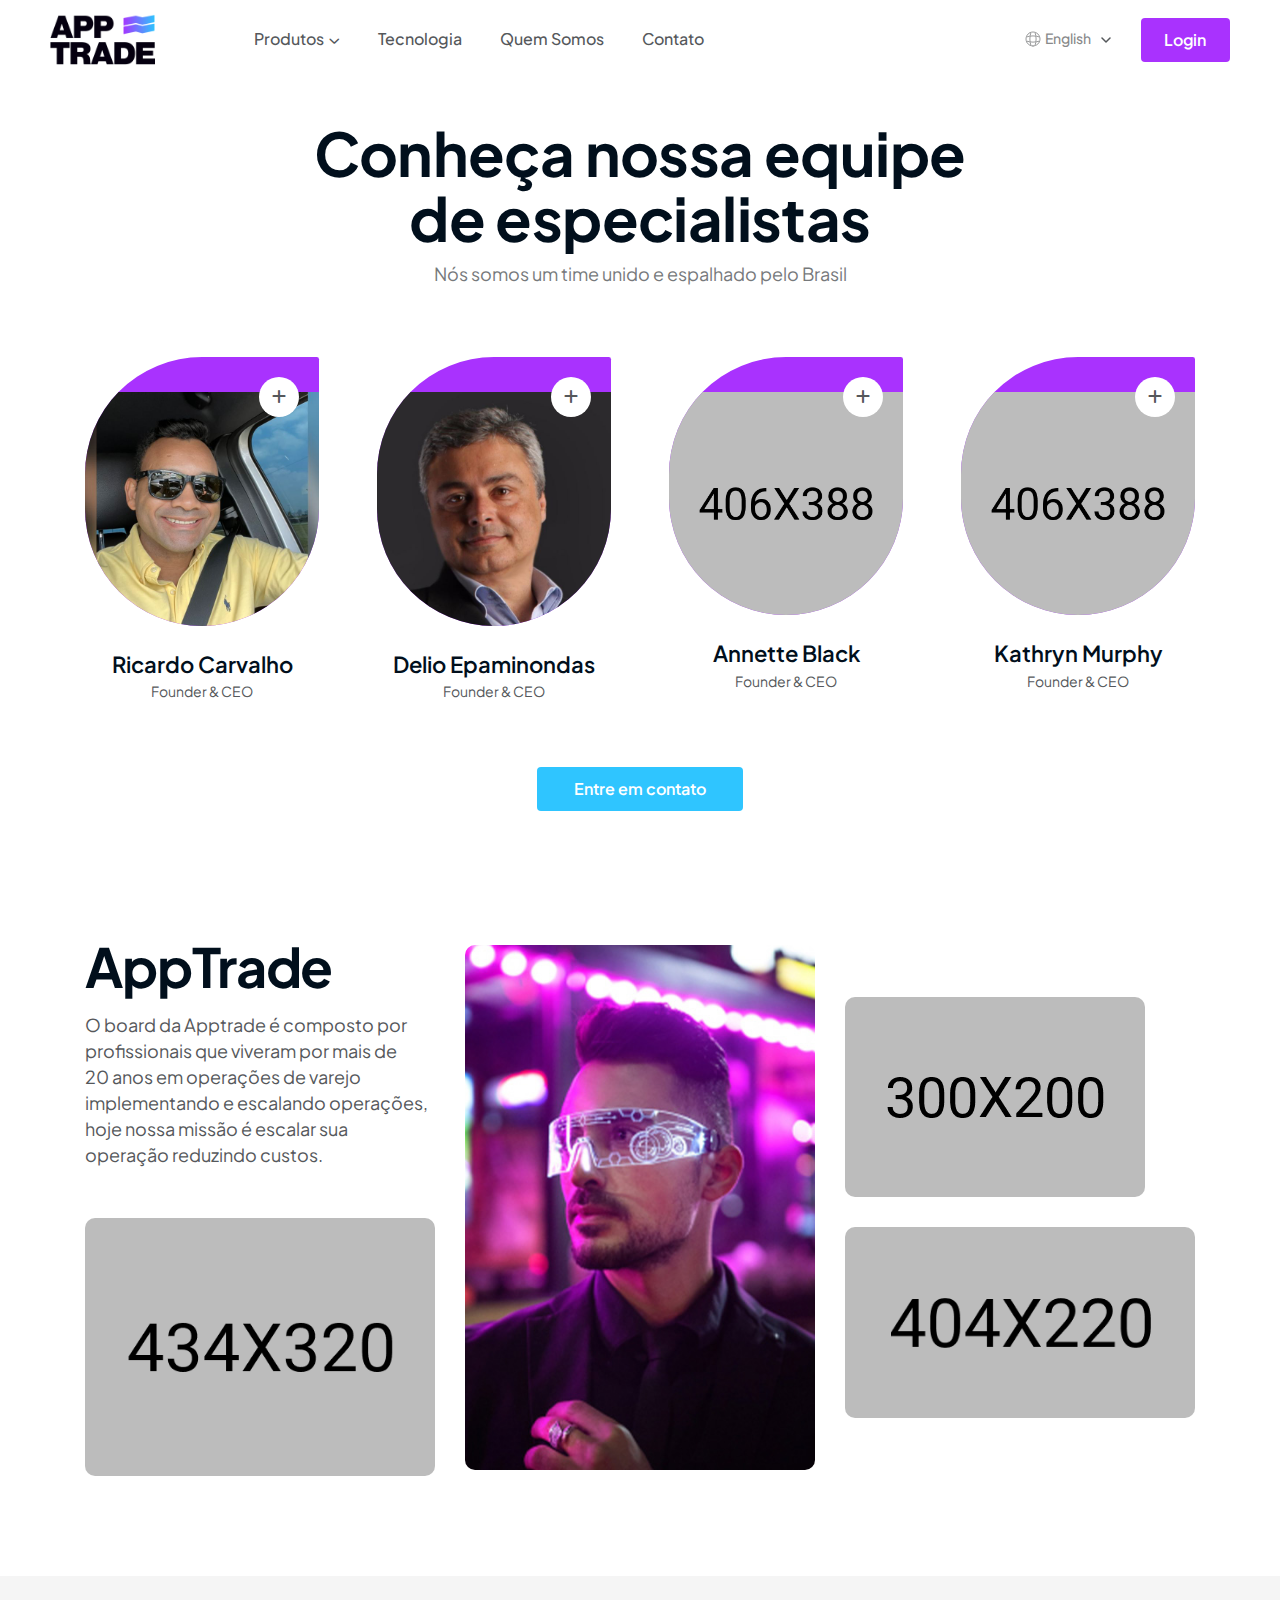
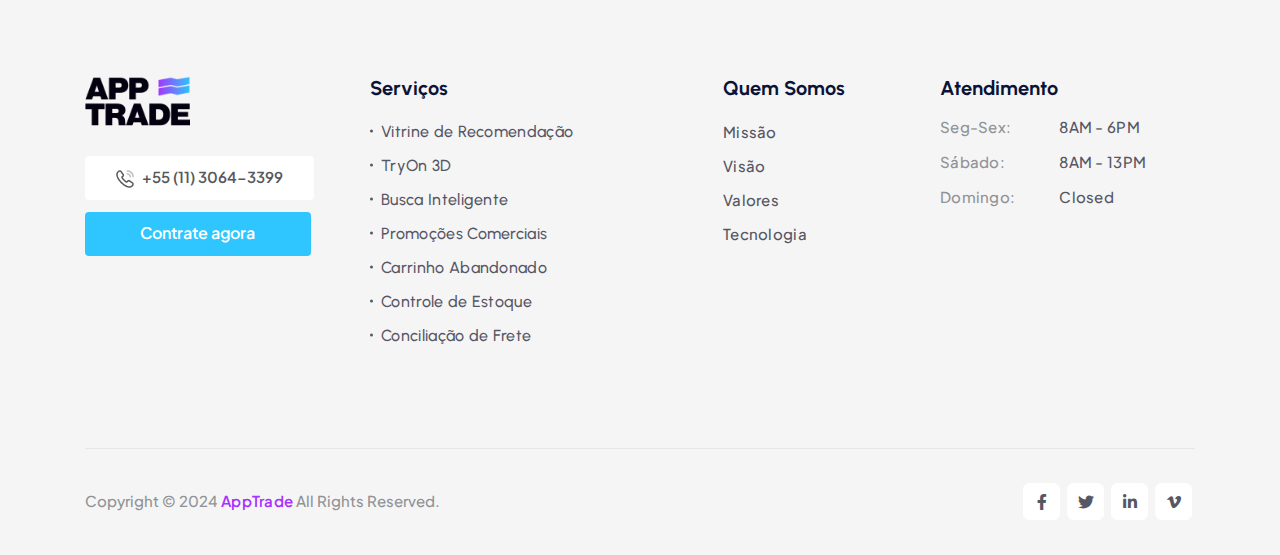
==== about.html @ b4bb248f "primeiro" ====
<!doctype html>
<html class="no-js" lang="zxx">

<head>
   <meta charset="utf-8">
   <meta http-equiv="x-ua-compatible" content="ie=edge">
   <title>Quem Somos - AppTrade</title>
   <meta name="description" content="">
   <meta name="viewport" content="width=device-width, initial-scale=1">

   <!-- Place favicon.ico in the root directory -->
   <link rel="shortcut icon" type="image/x-icon" href="assets/img/logo-favicon.png">

   <!-- CSS here -->
   <link rel="stylesheet" href="assets/css/bootstrap.css">
   <link rel="stylesheet" href="assets/css/animate.css">
   <link rel="stylesheet" href="assets/css/swiper-bundle.css">
   <link rel="stylesheet" href="assets/css/slick.css">
   <link rel="stylesheet" href="assets/css/nouislider.css">
   <link rel="stylesheet" href="assets/css/magnific-popup.css">
   <link rel="stylesheet" href="assets/css/font-awesome-pro.css">
   <link rel="stylesheet" href="assets/css/spacing.css">
   <link rel="stylesheet" href="assets/css/main.css">
</head>

<body>
   <!--[if lte IE 9]>
      <p class="browserupgrade">You are using an <strong>outdated</strong> browser. Please <a href="https://browsehappy.com/">upgrade your browser</a> to improve your experience and security.</p>
      <![endif]-->


   <!-- pre loader area start -->
   <div id="loading">
      <div id="loading-center">
         <div id="loading-center-absolute">
            <!-- loading content here -->
            <div class="tp-preloader-content">
               <div class="tp-preloader-logo">
                  <div class="tp-preloader-circle">
                     <svg width="190" height="190" viewBox="0 0 380 380" fill="none" xmlns="http://www.w3.org/2000/svg">
                        <circle stroke="#D9D9D9" cx="190" cy="190" r="180" stroke-width="6" stroke-linecap="round"></circle> 
                        <circle stroke="red" cx="190" cy="190" r="180" stroke-width="6" stroke-linecap="round"></circle> 
                     </svg>
                  </div>
                  <img src="assets/img/logo-1.png" alt="">
               </div>
               <p class="tp-preloader-subtitle">Carregando</p>
            </div>
         </div>
      </div>  
   </div>
   <!-- pre loader area end -->

   <!-- back to top start -->
   <div class="back-to-top-wrapper">
      <button id="back_to_top" type="button" class="back-to-top-btn">
         <svg width="12" height="7" viewBox="0 0 12 7" fill="none" xmlns="http://www.w3.org/2000/svg">
            <path d="M11 6L6 1L1 6" stroke="currentColor" stroke-width="1.5" stroke-linecap="round"
               stroke-linejoin="round" />
         </svg>
      </button>
   </div>
   <!-- back to top end -->

    <!-- header-area-start -->
    <header>
      <div id="header-sticky" class="tptransparent__header header-five pl-185 pr-185">
         <div class="container-fluid">
            <div class="tp-mega-menu-wrapper">
               <div class="row align-items-center">
                  <div class="col-xl-2 col-lg-6 col-sm-4 col-6">
                     <div class="tplogo__area">
                        <a href="index.html">
                           <img src="assets/img/logo-1.png" alt="">
                        </a>
                     </div>
                  </div>
                  <div class="col-xl-7 col-lg-5  d-none d-xl-block">
                     <div class="tpmenu__area tpmenu-5 main-mega-menu">
                        <nav class="tp-main-menu-content">
                           <ul>
                              
                              
                              <li class="header-services has-dropdown has-mega-menu">
                                 <a href="#">Produtos</a>
                                 <div class="tp-mega-menu tp-submenu submenu">
                                    <div class="row">
                                       <div class="col-xl-6">
                                          <div class="tp-menu-banner">
                                             <h5 class="tp-menu-banner-title">Nossos produtos</h5>
                                             <ul>
                                                <li>
                                                   <a href="keyword-search.html">
                                                      <span> <img src="assets/img/menu/icones_busca_m_vitrine.png" alt=""> </span>
                                                      Vitrine de Recomendação
                                                   </a>
                                                </li>
                                                <li>
                                                   <a href="seo-audit.html">
                                                      <span> <img src="assets/img/menu/icones_busca_m_busca.png" alt=""> </span>
                                                      Busca Inteligente
                                                   </a>
                                                </li>
                                                <li>
                                                   <a href="building-social-services.html">
                                                      <span> <img src="assets/img/menu/icones_busca_m_trion.png" alt=""> </span>
                                                      TryOn 3D
                                                   </a>
                                                </li>
                                                <li>
                                                   <a href="social-media-markiting.html">
                                                      <span> <img src="assets/img/menu/icones_busca_m_carrinho.png" alt=""> </span>
                                                      Carrinho Abandonado
                                                   </a>
                                                </li>
                                                <li>
                                                   <a href="marketing-analysis.html">
                                                      <span> <img src="assets/img/menu/icones_busca_m_controle.png" alt=""> </span>
                                                      Controle de Estoque
                                                   </a>
                                                </li>
                                                <li>
                                                   <a href="marketing-analysis.html">
                                                      <span> <img src="assets/img/menu/icones_busca_m_conciliacao.png" alt=""> </span>
                                                      Conciliação de Frete
                                                   </a>
                                                </li>
                                                <li>
                                                   <a href="marketing-analysis.html">
                                                      <span> <img src="assets/img/menu/icones_busca_m_promocoes.png" alt=""> </span>
                                                      Promoções Comerciais
                                                   </a>
                                                </li>
                                             </ul>
                                          </div>
                                       </div>
                                       <div class="col-xl-6">
                                          <div class="tp-menu-banner-wrap">
                                             <div class="tp-menu-banner-content">
                                                <span>Nossas vantagens</span>
                                                <h5 class="tp-menu-banner-title-2">Entenda porque o ecossistema<br> de soluções da APPTRADE
                                                   é a <br>melhor opção para os seu negócio</h5>
                                                <div class="tp-menu-banner-btn">
                                                   <a href="contact.html">
                                                      Entrar em contato 
                                                      <!--
                                                      <span>
                                                         <svg width="9" height="10" viewBox="0 0 9 10" fill="none" xmlns="http://www.w3.org/2000/svg">
                                                            <path d="M1 1.5L8 8.5" stroke="currentColor" stroke-width="1.5" stroke-linecap="round" stroke-linejoin="round"/>
                                                            <path d="M8 1.5V8.5H1" stroke="currentColor" stroke-width="1.5" stroke-linecap="round" stroke-linejoin="round"/>
                                                         </svg>
                                                      </span>-->
                                                   </a>
                                                </div>
                                             </div>
                                             <!--
                                             <div class="tp-menu-banner-thumb">
                                                <img src="assets/img/header-icon/header-banner/header-banner-1.png" alt="">
                                             </div>
                                             -->
                                          </div>
                                       </div>
                                    </div>
                                 </div> 
                              </li>


                              <li><a href="tecnologia.html">Tecnologia</a></li>


                              <li><a href="about.html">Quem Somos</a></li>

                              
                              <li>
                                 <a href="contact.html">Contato</a>
                              </li>
                           </ul>
                        </nav>
                     </div>
                  </div>
                  <div class="col-xl-3 col-lg-6 col-sm-8 col-6">
                     <div class="tpheader__right  d-flex align-items-center justify-content-end">
                        <div class="header-bottom__lang d-none d-lg-block d-flex align-items-center justify-content-end">
                           <ul>
                              <li>
                                 <a id="header-bottom__lang-toggle" href="javascript:void(0)">
                                    <span>
                                       <svg class="child-1" width="16" height="16" viewBox="0 0 16 16" fill="none"
                                          xmlns="http://www.w3.org/2000/svg">
                                          <path
                                             d="M8.00098 15C11.867 15 15.001 11.866 15.001 8C15.001 4.13401 11.867 1 8.00098 1C4.13498 1 1.00098 4.13401 1.00098 8C1.00098 11.866 4.13498 15 8.00098 15Z"
                                             stroke="#9A9B9C" stroke-linecap="round" stroke-linejoin="round" />
                                          <path
                                             d="M5.19973 1.7002H5.89973C4.53473 5.7882 4.53473 10.2122 5.89973 14.3002H5.19973"
                                             stroke="#9A9B9C" stroke-linecap="round" stroke-linejoin="round" />
                                          <path d="M10.1016 1.7002C11.4666 5.7882 11.4666 10.2122 10.1016 14.3002"
                                             stroke="#9A9B9C" stroke-linecap="round" stroke-linejoin="round" />
                                          <path
                                             d="M1.70117 10.8001V10.1001C5.78917 11.4651 10.2132 11.4651 14.3012 10.1001V10.8001"
                                             stroke="#9A9B9C" stroke-linecap="round" stroke-linejoin="round" />
                                          <path d="M1.70117 5.90021C5.78917 4.53521 10.2132 4.53521 14.3012 5.90021"
                                             stroke="#9A9B9C" stroke-linecap="round" stroke-linejoin="round" />
                                       </svg>
                                       English
                                       <svg class="child-2" width="10" height="6" viewBox="0 0 10 6" fill="none"
                                          xmlns="http://www.w3.org/2000/svg">
                                          <path d="M1 1L5 5L9 1" stroke="#55585B" stroke-width="1.5" stroke-linecap="round"
                                             stroke-linejoin="round" />
                                       </svg>
                                    </span>
                                 </a>
                                 <ul class="header-bottom__lang-submenu">
                                    <li>
                                       <a href="#">Portuguese</a>
                                    </li>
                                    <li>
                                       <a href="#">Spanish</a>
                                    </li>
                                    
                                 </ul>
                              </li>
                           </ul>
                        </div>
                        <div class="d-flex align-items-center">
                           <div class="tpheader-btn-5 d-none d-md-block ml-25">
                              <a href="sign-in.html">Login</a>
                           </div>
                           <div class="offcanvas-btn d-xl-none ml-20">
                              <button class="offcanvas-open-btn"><i class="fa-solid fa-bars"></i></button>
                           </div>
                        </div>
                     </div>
                  </div>
               </div>
            </div>
         </div>
      </div>
   </header>
   <!-- header-area-end -->

   <!-- menu-mobile-start -->
   <div class="offcanvas__area">
      <div class="offcanvas__wrapper">
         <div class="offcanvas__close">
            <button class="offcanvas__close-btn offcanvas-close-btn">
               <svg width="12" height="12" viewBox="0 0 12 12" fill="none" xmlns="http://www.w3.org/2000/svg">
                  <path d="M11 1L1 11" stroke="currentColor" stroke-width="1.5" stroke-linecap="round"
                     stroke-linejoin="round" />
                  <path d="M1 1L11 11" stroke="currentColor" stroke-width="1.5" stroke-linecap="round"
                     stroke-linejoin="round" />
               </svg>
            </button>
         </div>
         <div class="offcanvas__content">
            <div class="offcanvas__top mb-50 d-flex justify-content-between align-items-center">
               <div class="offcanvas__logo logo">
                  <a href="home-5.html">
                     <img src="assets/img/logo-1.png" alt="logo" width="120px">
                  </a>
               </div>
            </div>
            <div class="tp-main-menu-mobile mb-35"></div>
            <div class="offcanvas__btn">
               <a href="contact.html" class="tp-btn w-100">Login</a>
            </div>
            <div class="offcanvas__contact mb-40">
               <p class="offcanvas__contact-call"><a href="tel:+55 (11) 3064-3399">+55 (11) 3064-3399</a></p>
               <p class="offcanvas__contact-mail"><a href="mailto: comercial@apptrade.com.br">comercial@apptrade.com.br</a></p>
            </div>
            <div class="offcanvas__social">
               <a href="#"><i class="fab fa-facebook-f"></i></a>
               <a href="#"><i class="fab fa-twitter"></i></a>
               <a href="#"><i class="fab fa-youtube"></i></a>
               <a href="#"><i class="fab fa-linkedin"></i></a>
               <a href="#"><i class="fab fa-instagram"></i></a>
            </div>
         </div>
      </div>
   </div>
   <div class="body-overlay"></div>
   <!-- menu-mobile-end -->

   
   
   <main>


      <!-- brand-area-start -->
      <section class="brand-area pb-120">
         
      </section>
      <!-- brand-area-end -->

      <!-- process-area-start 
      <section class="process__area">
         <div class="container">
            <div class="row">
               <div class="col-lg-12">
                  <div class="tpsection__wrapper text-center mb-70">
                     <div class="tpbanner__sub-title mb-15">
                        <span>Quem Somos</span>
                        <i>
                           <svg width="124" height="38" viewBox="0 0 124 38" fill="none"
                              xmlns="http://www.w3.org/2000/svg" xmlns:xlink="http://www.w3.org/1999/xlink">
                              <rect width="124" height="38" fill="url(#pattern0)" fill-opacity="0.08" />
                              <defs>
                                 <pattern id="pattern0" patternContentUnits="objectBoundingBox" width="1" height="1">
                                    <use xlink:href="#image0_933_1323"
                                       transform="translate(-0.0596774) scale(0.00612903 0.02)" />
                                 </pattern>
                                 <image id="image0_933_1323" width="180" height="50"
                                    xlink:href="[data-uri]" />
                              </defs>
                           </svg>
                        </i>
                     </div>
                     <h2 class="tpsection__title">Especialistas em E-commerce</h2>
                  </div>
               </div>
            </div>
            <div class="tpprocess__border-bottom p-relative pb-45">
               <div class="tpprocess-shape-four d-none d-md-block">
                 <img src="assets/img/shape/process-rocket.png" alt="">
               </div>
               <div class="row">
                  <div class="col-lg-3 col-md-6">
                     <div class="tpprocess__item p-relative mb-40">
                        <div class="tpprocess__wrapper">
                           <span class="tpprocess__count mb-25">1</span>
                           <h4 class="tpprocess__title">Brainstorming and Creative <br> ideas & Research</h4>
                        </div>
                        <div class="tpprocess-shape-one d-none d-md-block">
                           <svg width="112" height="15" viewBox="0 0 112 15" fill="none"
                              xmlns="http://www.w3.org/2000/svg">
                              <path class="line-dash-path" d="M1 8.56464C18.4695 1.84561 64.9267 -6.52437 111 13.7479"
                                 stroke="#A6A8B0" stroke-dasharray="4 5" />
                           </svg>
                        </div>
                     </div>
                  </div>
                  <div class="col-lg-3 col-md-6">
                     <div class="tpprocess__item p-relative ml-30 mb-40">
                        <div class="tpprocess__wrapper tpprocess__two">
                           <span class="tpprocess__count mb-25">2</span>
                           <h4 class="tpprocess__title">Fully-Automated Keyword <br> Grouping</h4>
                        </div>
                        <div class="tpprocess-shape-two d-none d-lg-block">
                           <svg width="112" height="15" viewBox="0 0 112 15" fill="none"
                              xmlns="http://www.w3.org/2000/svg">
                              <path class="line-dash-path" d="M1 6.43536C18.4695 13.1544 64.9267 21.5244 111 1.25212"
                                 stroke="#A6A8B0" stroke-dasharray="4 5" />
                           </svg>
                        </div>
                     </div>
                  </div>
                  <div class="col-lg-3 col-md-6">
                     <div class="tpprocess__item p-relative ml-55 mb-40">
                        <div class="tpprocess__wrapper tpprocess__three">
                           <span class="tpprocess__count mb-25">3</span>
                           <h4 class="tpprocess__title">Building the strategy to <br> boost Your Sales</h4>
                        </div>
                        <div class="tpprocess-shape-three d-none d-md-block">
                           <svg width="112" height="15" viewBox="0 0 112 15" fill="none" xmlns="http://www.w3.org/2000/svg">
                              <path class="line-dash-path" d="M1 8.56464C18.4695 1.84561 64.9267 -6.52437 111 13.7479" stroke="#A6A8B0" stroke-dasharray="4 5"/>
                           </svg>
                        </div>
                     </div>
                  </div>
                  <div class="col-lg-3 col-md-6">
                     <div class="tpprocess__item d-flex justify-content-end mb-40">
                        <div class="tpprocess__wrapper tpprocess__four">
                           <span class="tpprocess__count mb-25">4</span>
                           <h4 class="tpprocess__title">Helping to achieve more <br> People</h4>
                        </div>
                     </div>
                  </div>
               </div>
            </div>
         </div>
      </section>
       process-area-end -->

      <!-- mission-area-start 
      <div class="mission-area pb-120 pt-100" id="our-misson">
         <div class="container">
            <div class="row">
               <div class="col-lg-6">
                  <div class="mission-content ">
                     <span><img src="assets/img/shape/about-5-shape-1.svg" alt=""></span>
                     <p>e are in business to develop an SEO software that allows anyone to independently optimize and
                        promote a website on the web, regardless of the level of expertise.</p>
                  </div>
               </div>
               <div class="col-lg-6">
                  <div class="mission-shape p-relative d-none d-lg-block">
                     <div class="mission-shape-1">
                        <img src="assets/img/shape/smill.png" alt="triangle">
                     </div>
                  </div>
               </div>
            </div>
            <div class="mission-two">
               <div class="row">
                  <div class="col-lg-4">
                     <div class="mission-shape p-relative  d-none d-lg-block">
                        <div class="mission-shape-2">
                           <img src="assets/img/shape/mission-shape-1.png" alt="">
                        </div>
                        <div class="mission-shape-3">
                           <img src="assets/img/shape/mission-shape-2.png" alt="">
                        </div>
                     </div>
                  </div>
                  <div class="col-lg-8">
                     <div class="mission-content">
                        <span><img src="assets/img/shape/about-5-shape-2.svg" alt=""></span>
                        <p>We aim to constantly improve the user experience, functionality, and support to provide the
                           best possible options for search engine optimization.</p>
                     </div>
                  </div>
               </div>
            </div>
         </div>
      </div>
       mission-area-end -->

      <!-- counter-area-start 
      <div class="counter-area pb-120">
         <div class="container">
            <div class="counter-border">
               <div class="row">
                  <div class="col-lg-4 col-md-6">
                     <div class="inner-counter">
                        <div class="inner-counter-shape">
                           <img src="assets/img/shape/counter-shape-1.png" alt="">
                        </div>
                        <div class="inner-counter-count d-flex align-items-center ml-45">
                           <div class="inner-counter-list">
                              <span data-purecounter-duration="1" data-purecounter-end="25"
                                 class="purecounter">25</span>
                              <i class="fa-regular fa-plus"></i>
                           </div>
                           <div class="inner-counter-info">
                              <span>Years <br>
                                 Of Experience</span>
                           </div>
                        </div>
                     </div>
                  </div>
                  <div class="col-lg-4 col-md-6">
                     <div class="inner-counter ml-70">
                        <div class="inner-counter-shape inner-counter-shape-2">
                           <img src="assets/img/shape/counter-shape-2.png" alt="">
                        </div>
                        <div class="inner-counter-count d-flex align-items-center">
                           <div class="inner-counter-list">
                              <span data-purecounter-duration="1" data-purecounter-end="340" class="purecounter"></span>
                              <i class="fa-regular fa-plus"></i>
                           </div>
                           <div class="inner-counter-info">
                              <span>Project <br> Complite</span>
                           </div>
                        </div>
                     </div>
                  </div>
                  <div class="col-lg-4 col-md-6">
                     <div class="inner-counter d-flex justify-content-end">
                        <div class="inner-counter-shape inner-counter-shape-3">
                           <img src="assets/img/shape/counter-shape-3.png" alt="">
                        </div>
                        <div class="inner-counter-count d-flex align-items-center">
                           <div class="inner-counter-list">
                              <span data-purecounter-duration="1" data-purecounter-end="25"
                                 class="purecounter">25</span>
                              <i class="fa-regular fa-plus"></i>
                           </div>
                           <div class="inner-counter-info">
                              <span>Satisfied Clients On <br> 24 Countries</span>
                           </div>
                        </div>
                     </div>
                  </div>
               </div>
            </div>
         </div>
      </div>
       counter-area-end -->

      

      <!-- award-area-start
      <section class="award-area pb-60">
         <div class="container">
            <div class="row">
               <div class="col-lg-4 col-md-6">
                  <div class="tpaward text-center mb-30">
                     <div class="tpaward-icon mb-15">
                        <img src="assets/img/shape/award-shape-1.png" alt="">
                     </div>
                     <div class="tpaward-content">
                        <h4 class="title mb-5">Best of the Year</h4>
                        <p>Best Apps - Apple</p>
                     </div>
                  </div>
               </div>
               <div class="col-lg-4 col-md-6">
                  <div class="tpaward tpaward-border text-center mb-30">
                     <div class="tpaward-icon mb-15">
                        <img src="assets/img/shape/award-shape-2.png" alt="">
                     </div>
                     <div class="tpaward-content">
                        <h4 class="title mb-5">Best of the Year</h4>
                        <p>Best Apps - Google</p>
                     </div>
                  </div>
               </div>
               <div class="col-lg-4 col-md-6">
                  <div class="tpaward text-center mb-30">
                     <div class="tpaward-icon mb-15">
                        <img src="assets/img/shape/award-shape-3.png" alt="">
                     </div>
                     <div class="tpaward-content">
                        <h4 class="title mb-5">Best of the Year</h4>
                        <p>Innovation by Design - Fast Company</p>
                     </div>
                  </div>
               </div>
            </div>
         </div>
      </section>
       award-area-end -->

      <!-- funfact-area-start 
      <section class="funfact-area pb-80">
         <div class="container">
            <div class="tpfunfact p-relative">
               <div class="tpfunfact-bg theme-bg-2" data-background="assets/img/shape/funfact-1.png">
                  <div class="row">
                     <div class="col-lg-12">
                        <div class="tpsection__content feature-white-section text-center">
                           <div class="tpbanner__sub-title mb-15">
                              <span>Selected Projects</span>
                              <i>
                                 <svg width="150" height="36" viewBox="0 0 150 36" fill="none"
                                    xmlns="http://www.w3.org/2000/svg" xmlns:xlink="http://www.w3.org/1999/xlink">
                                    <rect x="0.00012207" width="150" height="36" fill="url(#pattern0)"
                                       fill-opacity="0.1" />
                                    <defs>
                                       <pattern id="pattern1" patternContentUnits="objectBoundingBox" width="1"
                                          height="1">
                                          <use xlink:href="#image0_853_2637"
                                             transform="translate(-0.0507936) scale(0.00603175 0.0205405)" />
                                       </pattern>
                                       <image id="image0_853_2637" width="180" height="50"
                                          xlink:href="[data-uri]" />
                                    </defs>
                                 </svg>
                              </i>
                           </div>
                           <h2 class="tpsection-title tpsection-title-white mb-15">We Believe In Our Success</h2>
                        </div>
                     </div>
                  </div>
                  <div class="tpfunfact-shape d-none d-md-block">
                     <div class="tpfunfact-shape-one"><img src="assets/img/shape/funfact-2.png" alt=""></div>
                     <div class="tpfunfact-shape-two"><img src="assets/img/shape/funfact-3.png" alt=""></div>
                  </div>
               </div>
               <div class="tpfunfact-box">
                  <div class="row justify-content-center">
                     <div class="col-lg-5">
                        <div class="tpfunfact-wrapper text-center mb-50">
                           <span class="tpfunfact-title">Keywords</span>
                           <h5 class="tpfunfact-count mb-15">4<span>.628.319.632</span></h5>
                           <div class="tpfunfact-tag">
                              <span><i><img src="assets/img/shape/funfact-icon-1.png" alt=""></i>62 Countries</span>
                              <span><i><img src="assets/img/shape/funfact-icon-2.png" alt=""></i>28 Languages</span>
                           </div>
                        </div>
                     </div>
                     <div class="col-lg-5">
                        <div class="tpfunfact-wrapper text-center mb-50">
                           <span class="tpfunfact-title">Search Volume</span>
                           <h5 class="tpfunfact-count mb-15">106,<span>9 Billion</span></h5>
                           <div class="tpfunfact-tag">
                              <span><i><img src="assets/img/shape/funfact-icon-3.png" alt=""></i>4+ Billion
                                 Keywords</span>
                              <span><i><img src="assets/img/shape/funfact-icon-4.png" alt=""></i>36TB Data</span>
                           </div>
                        </div>
                     </div>
                  </div>
               </div>
            </div>
         </div>
      </section>
       funfact-area-end -->

      <!-- team-area-start -->
      <section class="team-area pb-50">
         <div class="container">
            <div class="row">
               <div class="col-lg-12">
                  <div class="section-3 text-center mb-35">
                     <div class="section-3-title mb-10">Conheça nossa equipe <br> de especialistas</div>
                     <p>Nós somos um time unido e espalhado pelo Brasil</p>
                  </div>


                  <div class="team-inner-all  text-center mb-70">
                     
                  </div>
                  
               </div>
            </div>
            <div class="row gx-9 pb-30">
               <div class="col-lg-3 col-md-6">
                  <div class="team-5-item text-center mb-40">
                     <div class="team-5-thumb mb-25">
                        <img src="assets/img/ricardo.jpg" alt="">
                        <div class="team-5-social">
                           <span class="icon"></span>
                           <a href="#"><i class="fa-brands fa-facebook-f"></i></a>
                           <a href="#"><i class="fa-brands fa-twitter"></i></a>
                           <a href="#"><i class="fa-brands fa-linkedin-in"></i></a>
                        </div>
                     </div>
                     <div class="team-5-content">
                        <h4 class="team-5-title"><a href="team-details.html">Ricardo Carvalho</a></h4>
                        <p>Founder & CEO</p>
                     </div>
                  </div>
               </div>
               <div class="col-lg-3 col-md-6">
                  <div class="team-5-item team-5-item-2 text-center mb-40">
                     <div class="team-5-thumb mb-25">
                        <img src="assets/img/delio.jpg" alt="">
                        <div class="team-5-social">
                           <span class="icon"></span>
                           <a href="#"><i class="fa-brands fa-facebook-f"></i></a>
                           <a href="#"><i class="fa-brands fa-twitter"></i></a>
                           <a href="#"><i class="fa-brands fa-linkedin-in"></i></a>
                        </div>
                     </div>
                     <div class="team-5-content">
                        <h4 class="team-5-title"><a href="team-details.html">Delio Epaminondas</a></h4>
                        <p>Founder & CEO</p>
                     </div>
                  </div>
               </div>
               <div class="col-lg-3 col-md-6">
                  <div class="team-5-item team-5-item-3 text-center mb-40">
                     <div class="team-5-thumb mb-25">
                        <img src="assets/img/team/team-5-3.png" alt="">
                        <div class="team-5-social">
                           <span class="icon"></span>
                           <a href="#"><i class="fa-brands fa-facebook-f"></i></a>
                           <a href="#"><i class="fa-brands fa-twitter"></i></a>
                           <a href="#"><i class="fa-brands fa-linkedin-in"></i></a>
                        </div>
                     </div>
                     <div class="team-5-content">
                        <h4 class="team-5-title"><a href="team-details.html">Annette Black</a></h4>
                        <p>Founder & CEO</p>
                     </div>
                  </div>
               </div>
               <div class="col-lg-3 col-md-6">
                  <div class="team-5-item team-5-item-4 text-center mb-40">
                     <div class="team-5-thumb mb-25">
                        <img src="assets/img/team/team-5-4.png" alt="">
                        <div class="team-5-social">
                           <span class="icon"></span>
                           <a href="#"><i class="fa-brands fa-facebook-f"></i></a>
                           <a href="#"><i class="fa-brands fa-twitter"></i></a>
                           <a href="#"><i class="fa-brands fa-linkedin-in"></i></a>
                        </div>
                     </div>
                     <div class="team-5-content">
                        <h4 class="team-5-title"><a href="team-details.html">Kathryn Murphy</a></h4>
                        <p>Founder & CEO</p>
                     </div>
                  </div>
               </div>
            </div>

            <div class="team-inner-all  text-center mb-70">
               <a href="#" class="tp-btn">Entre em contato</a>
            </div>
         </div>

         

      </section>
      <!-- team-area-end -->


      <!-- company-area-start -->
      <section class="company-area pb-100">
         <div class="container">
            <div class="row align-items-center">
               <div class="col-lg-4 col-md-6 ">
                  <div class="company-wrap">
                     <div class="company-content">
                        <h4 class="company-title">AppTrade</h4>
                        <p>O board da Apptrade é composto por<br>
                           profissionais que viveram por mais de<br>
                           20 anos em operações de varejo<br>
                           implementando e escalando operações,<br>
                           hoje nossa missão é escalar sua<br>
                           operação reduzindo custos.</p>
                     </div>
                     <div class="company-thumb">
                        <img src="assets/img/banner/company-1.jpg" alt="">
                     </div>
                  </div>
               </div>
               <div class="col-lg-4 col-md-6 ">
                  <div class="company-thumb">
                     <img src="assets/img/cara.jpg" alt="">
                  </div>
               </div>
               <div class="col-lg-4 col-md-6 ">
                  <div class="company-thumb d-md-flex d-lg-block">
                     <img class="mb-30 company-thumb-inner-mr" src="assets/img/banner/company-3.jpg" alt="">
                     <img src="assets/img/banner/company-4.jpg" alt="">
                  </div>
               </div>
            </div>
         </div>
      </section>
      <!-- company-area-end -->


   </main>

   


 <!-- footer-area-start -->
 <footer>
   <div class="footer-area footer-5 pt-100">
      <div class="container">
         <div class="footer-top">
            <div class="row">
               <div class="col-lg-3 col-md-6 col-sm-6">
                  <div class="footer-widget footer-5-col-1 mb-40">
                     <div class="tplogo__area">
                        <a href="index.html">
                           <img src="assets/img/logo-1.png" alt="">
                        </a>
                     </div>
                     <div class="footer-widget-content">
                        <p class="footer-widget-text mb-20"></p>
                        <div class="footer-widget-btn">
                           <div class="phone-call">
                              <a href="tel:0123456789">
                                 <i><img src="assets/img/icon/phone-icon.png" alt=""></i><span>+55 (11) 3064-3399</span>
                              </a>
                           </div>
                           <div class="submit-call">
                              <button class="light-blue-btn">Contrate agora</button>
                           </div>
                        </div>
                     </div>
                  </div>
               </div>
               <div class="col-lg-3 col-md-6 col-sm-6">
                  <div class="footer-widget footer-5-col-1 mb-40">
                     <h4 class="footer-widget-title mb-15">Serviços</h4>
                     <div class="footer-widget-link">
                        <ul>
                           <li><a href="#">Vitrine de Recomendação</a></li>
                           <li><a href="#">TryOn 3D</a></li>
                           <li><a href="#">Busca Inteligente</a></li>
                           <li><a href="#">Promoções Comerciais</a></li>
                           <li><a href="#">Carrinho Abandonado</a></li>
                           <li><a href="#">Controle de Estoque</a></li>
                           <li><a href="#">Conciliação de Frete</a></li>
                           
                        </ul>
                     </div>
                  </div>
               </div>
               <div class="col-lg-3 col-md-6 col-sm-6">
                  <div class="footer-widget tpfooter-hover footer-5-col-3 mb-40">
                     <h4 class="footer-widget-title mb-15">Quem Somos</h4>
                     <div class="footer-widget-link">
                        <ul>
                           <li><a href="seo-audit.html">Missão</a></li>
                           <li><a href="keyword-search.html">Visão</a></li>
                           <li><a href="marketing-analysis.html">Valores</a></li>
                           <li><a href="marketing-analysis.html">Tecnologia</a></li>
                           
                        </ul>
                     </div>
                  </div>
               </div>
               <div class="col-lg-3 col-md-6 col-sm-6">
                  <div class="footer-widget footer-5-col-4 mb-40">
                     <h4 class="footer-widget-title mb-20">Atendimento</h4>
                     <div class="footer-widget-link">
                        <ul>
                           <li><span>Seg-Sex:</span> 8AM - 6PM</li>
                           <li><span>Sábado:</span> 8AM - 13PM</li>
                           <li><span>Domingo:</span> Closed</li>
                        </ul>
                     </div>
                  </div>
               </div>
            </div>
         </div>
         <div class="footer-bottom-5">
            <div class="row align-items-center">
               <div class="col-lg-6 col-md-8">
                  <div class="footer-widget-copyright">
                     <span>Copyright © 2024 <a target="_blank" href="#">AppTrade</a> All Rights Reserved.</span>
                  </div>
               </div>
               <div class="col-lg-6 col-md-4">
                  <div class="footer-widget-social text-end">
                     <a href="#"><i class="fa-brands fa-facebook-f"></i></a>
                     <a href="#"><i class="fa-brands fa-twitter"></i></a>
                     <a href="#"><i class="fa-brands fa-linkedin-in"></i></a>
                     <a href="#"><i class="fa-brands fa-vimeo-v"></i></a>
                  </div>
               </div>
            </div>
         </div>
      </div>
   </div>
</footer>
<!-- footer-area-end -->


   <!-- JS here -->
   <script src="assets/js/vendor/jquery.js"></script>
   <script src="assets/js/vendor/waypoints.js"></script>
   <script src="assets/js/bootstrap-bundle.js"></script>
   <script src="assets/js/meanmenu.js"></script>
   <script src="assets/js/swiper-bundle.js"></script>
   <script src="assets/js/slick.js"></script>
   <script src="assets/js/nouislider.js"></script>
   <script src="assets/js/magnific-popup.js"></script>
   <script src="assets/js/parallax.js"></script>
   <script src="assets/js/nice-select.js"></script>
   <script src="assets/js/wow.js"></script>
   <script src="assets/js/isotope-pkgd.js"></script>
   <script src="assets/js/imagesloaded-pkgd.js"></script>
   <script src="assets/js/purecounter.js"></script>
   <script src="assets/js/parallax-scroll.js"></script>
   <script src="assets/js/ajax-form.js"></script>
   <script src="assets/js/main.js"></script>
</body>

</html>
---- assets/css/nouislider.css ----
/* Functional styling;
 * These styles are required for noUiSlider to function.
 * You don't need to change these rules to apply your design.
 */
.noUi-target,
.noUi-target * {
  -webkit-touch-callout: none;
  -webkit-tap-highlight-color: rgba(0, 0, 0, 0);
  -webkit-user-select: none;
  -ms-touch-action: none;
  touch-action: none;
  -ms-user-select: none;
  -moz-user-select: none;
  user-select: none;
  -moz-box-sizing: border-box;
  box-sizing: border-box;
}
.noUi-target {
  position: relative;
}
.noUi-base,
.noUi-connects {
  width: 100%;
  height: 100%;
  position: relative;
  z-index: 1;
}
/* Wrapper for all connect elements.
 */
.noUi-connects {
  overflow: hidden;
  z-index: 0;
}
.noUi-connect,
.noUi-origin {
  will-change: transform;
  position: absolute;
  z-index: 1;
  top: 0;
  right: 0;
  height: 100%;
  width: 100%;
  -ms-transform-origin: 0 0;
  -webkit-transform-origin: 0 0;
  -webkit-transform-style: preserve-3d;
  transform-origin: 0 0;
  transform-style: flat;
}
/* Offset direction
 */
.noUi-txt-dir-rtl.noUi-horizontal .noUi-origin {
  left: 0;
  right: auto;
}
/* Give origins 0 height/width so they don't interfere with clicking the
 * connect elements.
 */
.noUi-vertical .noUi-origin {
  top: -100%;
  width: 0;
}
.noUi-horizontal .noUi-origin {
  height: 0;
}
.noUi-handle {
  -webkit-backface-visibility: hidden;
  backface-visibility: hidden;
  position: absolute;
}
.noUi-touch-area {
  height: 100%;
  width: 100%;
}
.noUi-state-tap .noUi-connect,
.noUi-state-tap .noUi-origin {
  -webkit-transition: transform 0.3s;
  transition: transform 0.3s;
}
.noUi-state-drag * {
  cursor: inherit !important;
}
/* Slider size and handle placement;
 */
.noUi-horizontal {
  height: 18px;
}
.noUi-horizontal .noUi-handle {
  width: 34px;
  height: 28px;
  right: -17px;
  top: -6px;
}
.noUi-vertical {
  width: 18px;
}
.noUi-vertical .noUi-handle {
  width: 28px;
  height: 34px;
  right: -6px;
  bottom: -17px;
}
.noUi-txt-dir-rtl.noUi-horizontal .noUi-handle {
  left: -17px;
  right: auto;
}
/* Styling;
 * Giving the connect element a border radius causes issues with using transform: scale
 */
.noUi-target {
  background: #FAFAFA;
  border-radius: 4px;
  border: 1px solid #D3D3D3;
  box-shadow: inset 0 1px 1px #F0F0F0, 0 3px 6px -5px #BBB;
}
.noUi-connects {
  border-radius: 3px;
}
.noUi-connect {
  background: #3FB8AF;
}
/* Handles and cursors;
 */
.noUi-draggable {
  cursor: ew-resize;
}
.noUi-vertical .noUi-draggable {
  cursor: ns-resize;
}
.noUi-handle {
  border: 1px solid #D9D9D9;
  border-radius: 3px;
  background: #FFF;
  cursor: default;
  box-shadow: inset 0 0 1px #FFF, inset 0 1px 7px #EBEBEB, 0 3px 6px -3px #BBB;
}
.noUi-active {
  box-shadow: inset 0 0 1px #FFF, inset 0 1px 7px #DDD, 0 3px 6px -3px #BBB;
}
/* Handle stripes;
 */
.noUi-handle:before,
.noUi-handle:after {
  content: "";
  display: block;
  position: absolute;
  height: 14px;
  width: 1px;
  background: #E8E7E6;
  left: 14px;
  top: 6px;
}
.noUi-handle:after {
  left: 17px;
}
.noUi-vertical .noUi-handle:before,
.noUi-vertical .noUi-handle:after {
  width: 14px;
  height: 1px;
  left: 6px;
  top: 14px;
}
.noUi-vertical .noUi-handle:after {
  top: 17px;
}
/* Disabled state;
 */
[disabled] .noUi-connect {
  background: #B8B8B8;
}
[disabled].noUi-target,
[disabled].noUi-handle,
[disabled] .noUi-handle {
  cursor: not-allowed;
}
/* Base;
 *
 */
.noUi-pips,
.noUi-pips * {
  -moz-box-sizing: border-box;
  box-sizing: border-box;
}
.noUi-pips {
  position: absolute;
  color: #999;
}
/* Values;
 *
 */
.noUi-value {
  position: absolute;
  white-space: nowrap;
  text-align: center;
}
.noUi-value-sub {
  color: #ccc;
  font-size: 10px;
}
/* Markings;
 *
 */
.noUi-marker {
  position: absolute;
  background: #CCC;
}
.noUi-marker-sub {
  background: #AAA;
}
.noUi-marker-large {
  background: #AAA;
}
/* Horizontal layout;
 *
 */
.noUi-pips-horizontal {
  padding: 10px 0;
  height: 80px;
  top: 100%;
  left: 0;
  width: 100%;
}
.noUi-value-horizontal {
  -webkit-transform: translate(-50%, 50%);
  transform: translate(-50%, 50%);
}
.noUi-rtl .noUi-value-horizontal {
  -webkit-transform: translate(50%, 50%);
  transform: translate(50%, 50%);
}
.noUi-marker-horizontal.noUi-marker {
  margin-left: -1px;
  width: 2px;
  height: 5px;
}
.noUi-marker-horizontal.noUi-marker-sub {
  height: 10px;
}
.noUi-marker-horizontal.noUi-marker-large {
  height: 15px;
}
/* Vertical layout;
 *
 */
.noUi-pips-vertical {
  padding: 0 10px;
  height: 100%;
  top: 0;
  left: 100%;
}
.noUi-value-vertical {
  -webkit-transform: translate(0, -50%);
  transform: translate(0, -50%);
  padding-left: 25px;
}
.noUi-rtl .noUi-value-vertical {
  -webkit-transform: translate(0, 50%);
  transform: translate(0, 50%);
}
.noUi-marker-vertical.noUi-marker {
  width: 5px;
  height: 2px;
  margin-top: -1px;
}
.noUi-marker-vertical.noUi-marker-sub {
  width: 10px;
}
.noUi-marker-vertical.noUi-marker-large {
  width: 15px;
}
.noUi-tooltip {
  display: block;
  position: absolute;
  border: 1px solid #D9D9D9;
  border-radius: 3px;
  background: #fff;
  color: #000;
  padding: 5px;
  text-align: center;
  white-space: nowrap;
}
.noUi-horizontal .noUi-tooltip {
  -webkit-transform: translate(-50%, 0);
  transform: translate(-50%, 0);
  left: 50%;
  bottom: 120%;
}
.noUi-vertical .noUi-tooltip {
  -webkit-transform: translate(0, -50%);
  transform: translate(0, -50%);
  top: 50%;
  right: 120%;
}
.noUi-horizontal .noUi-origin > .noUi-tooltip {
  -webkit-transform: translate(50%, 0);
  transform: translate(50%, 0);
  left: auto;
  bottom: 10px;
}
.noUi-vertical .noUi-origin > .noUi-tooltip {
  -webkit-transform: translate(0, -18px);
  transform: translate(0, -18px);
  top: auto;
  right: 28px;
}


.inside-slider{
  padding-left: 15px;
  padding-right: 15px;
}
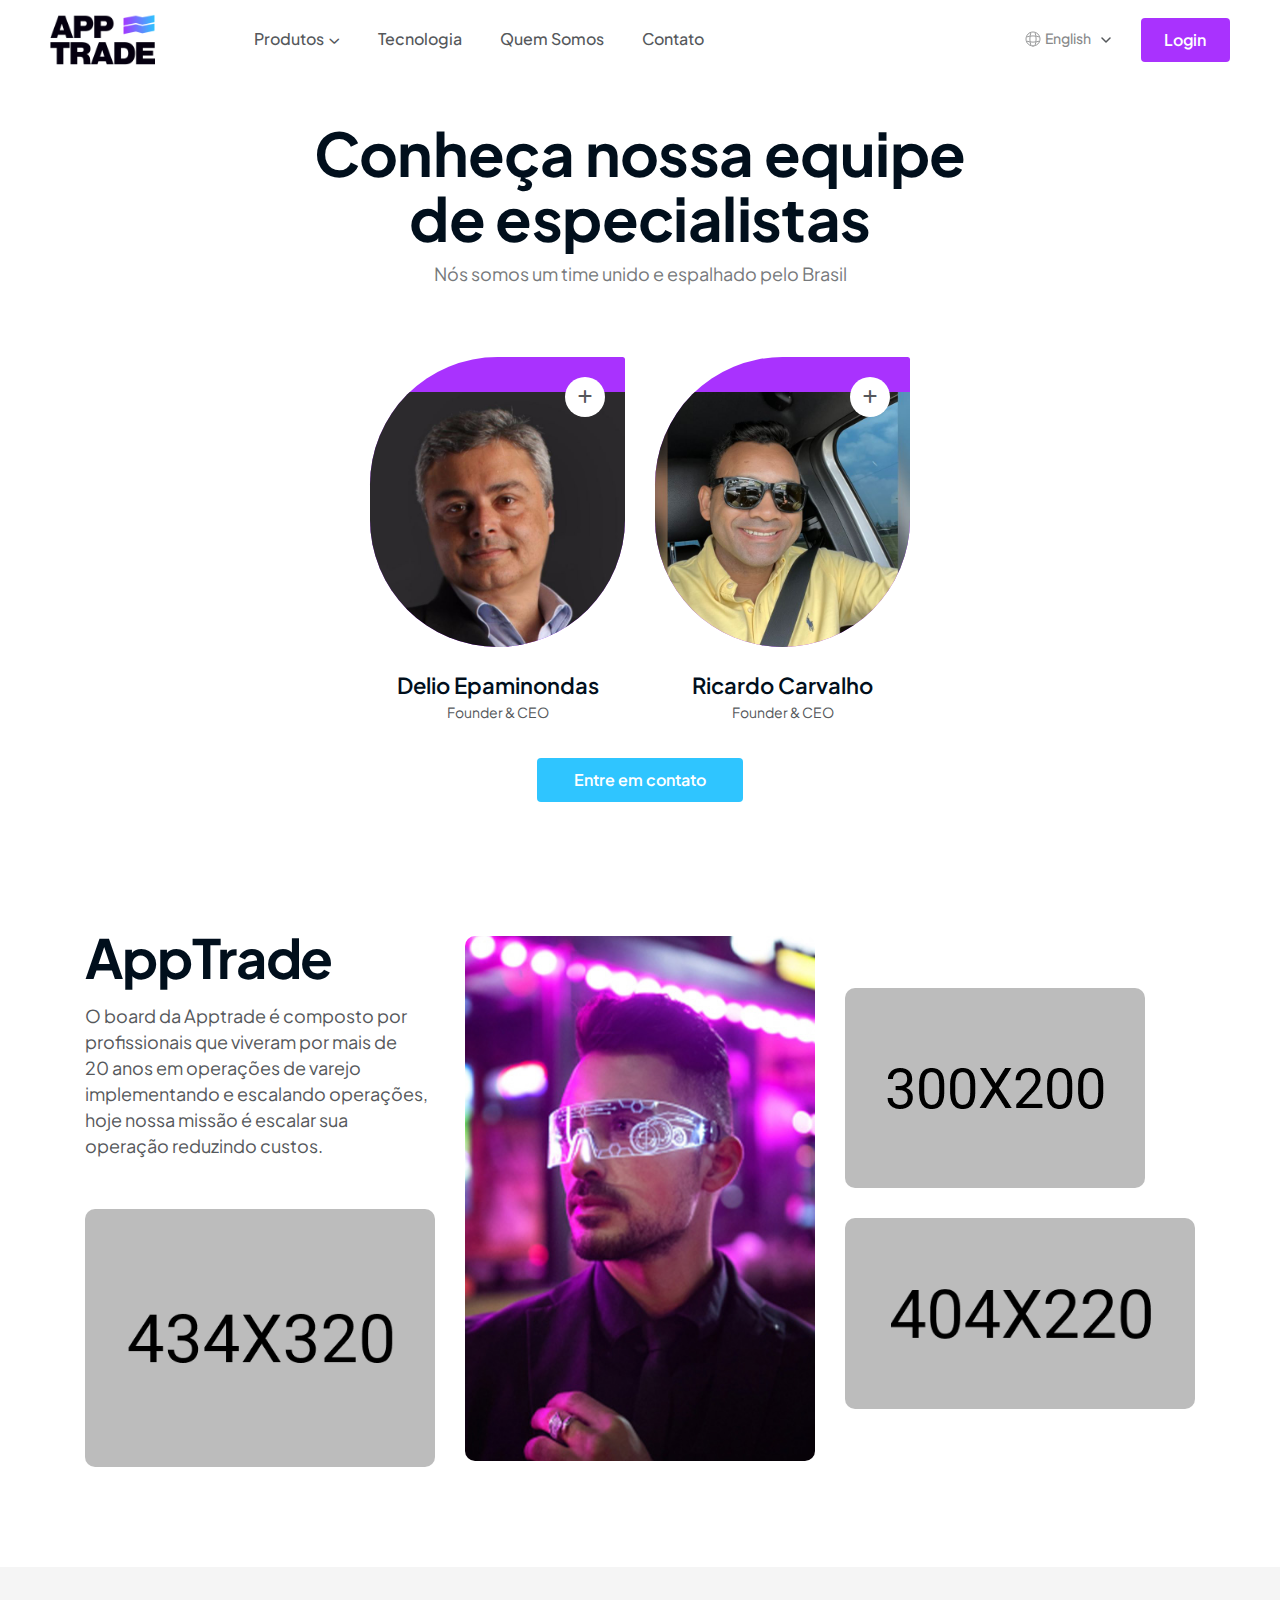
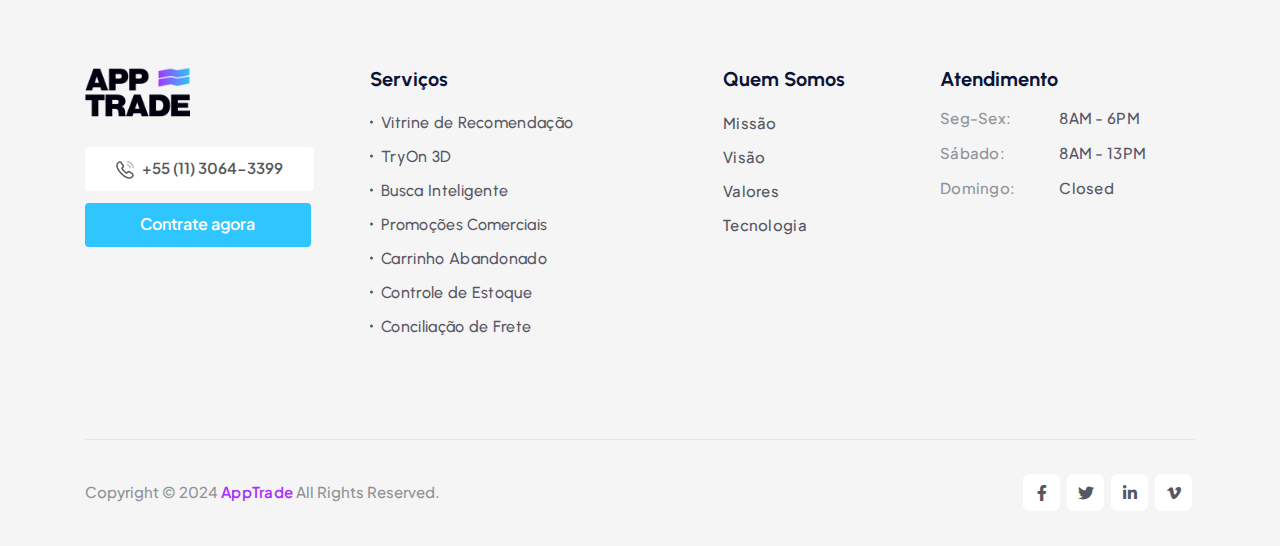
==== commit 6b45a054: "centralizar time" ====
--- a/about.html
+++ b/about.html
@@ -254,7 +254,7 @@
          <div class="offcanvas__content">
             <div class="offcanvas__top mb-50 d-flex justify-content-between align-items-center">
                <div class="offcanvas__logo logo">
-                  <a href="home-5.html">
+                  <a href="home.html">
                      <img src="assets/img/logo-1.png" alt="logo" width="120px">
                   </a>
                </div>
@@ -613,24 +613,8 @@
                   
                </div>
             </div>
-            <div class="row gx-9 pb-30">
-               <div class="col-lg-3 col-md-6">
-                  <div class="team-5-item text-center mb-40">
-                     <div class="team-5-thumb mb-25">
-                        <img src="assets/img/ricardo.jpg" alt="">
-                        <div class="team-5-social">
-                           <span class="icon"></span>
-                           <a href="#"><i class="fa-brands fa-facebook-f"></i></a>
-                           <a href="#"><i class="fa-brands fa-twitter"></i></a>
-                           <a href="#"><i class="fa-brands fa-linkedin-in"></i></a>
-                        </div>
-                     </div>
-                     <div class="team-5-content">
-                        <h4 class="team-5-title"><a href="team-details.html">Ricardo Carvalho</a></h4>
-                        <p>Founder & CEO</p>
-                     </div>
-                  </div>
-               </div>
+            <div class="row justify-content-center">
+               
                <div class="col-lg-3 col-md-6">
                   <div class="team-5-item team-5-item-2 text-center mb-40">
                      <div class="team-5-thumb mb-25">
@@ -648,10 +632,11 @@
                      </div>
                   </div>
                </div>
+               
                <div class="col-lg-3 col-md-6">
-                  <div class="team-5-item team-5-item-3 text-center mb-40">
+                  <div class="team-5-item team-5-item-2 text-center mb-40">
                      <div class="team-5-thumb mb-25">
-                        <img src="assets/img/team/team-5-3.png" alt="">
+                        <img src="assets/img/ricardo.jpg" alt="">
                         <div class="team-5-social">
                            <span class="icon"></span>
                            <a href="#"><i class="fa-brands fa-facebook-f"></i></a>
@@ -660,24 +645,7 @@
                         </div>
                      </div>
                      <div class="team-5-content">
-                        <h4 class="team-5-title"><a href="team-details.html">Annette Black</a></h4>
-                        <p>Founder & CEO</p>
-                     </div>
-                  </div>
-               </div>
-               <div class="col-lg-3 col-md-6">
-                  <div class="team-5-item team-5-item-4 text-center mb-40">
-                     <div class="team-5-thumb mb-25">
-                        <img src="assets/img/team/team-5-4.png" alt="">
-                        <div class="team-5-social">
-                           <span class="icon"></span>
-                           <a href="#"><i class="fa-brands fa-facebook-f"></i></a>
-                           <a href="#"><i class="fa-brands fa-twitter"></i></a>
-                           <a href="#"><i class="fa-brands fa-linkedin-in"></i></a>
-                        </div>
-                     </div>
-                     <div class="team-5-content">
-                        <h4 class="team-5-title"><a href="team-details.html">Kathryn Murphy</a></h4>
+                        <h4 class="team-5-title"><a href="team-details.html">Ricardo Carvalho</a></h4>
                         <p>Founder & CEO</p>
                      </div>
                   </div>
--- a/assets/css/main.css
+++ b/assets/css/main.css
@@ -18966,7 +18966,7 @@
   opacity: 0;
 }
 .team-5-social a:hover {
-  color: #FF622D;
+  color: #2FC5FF;
 }
 .team-5-social a:nth-of-type(2) {
   transition-delay: 0.1s;
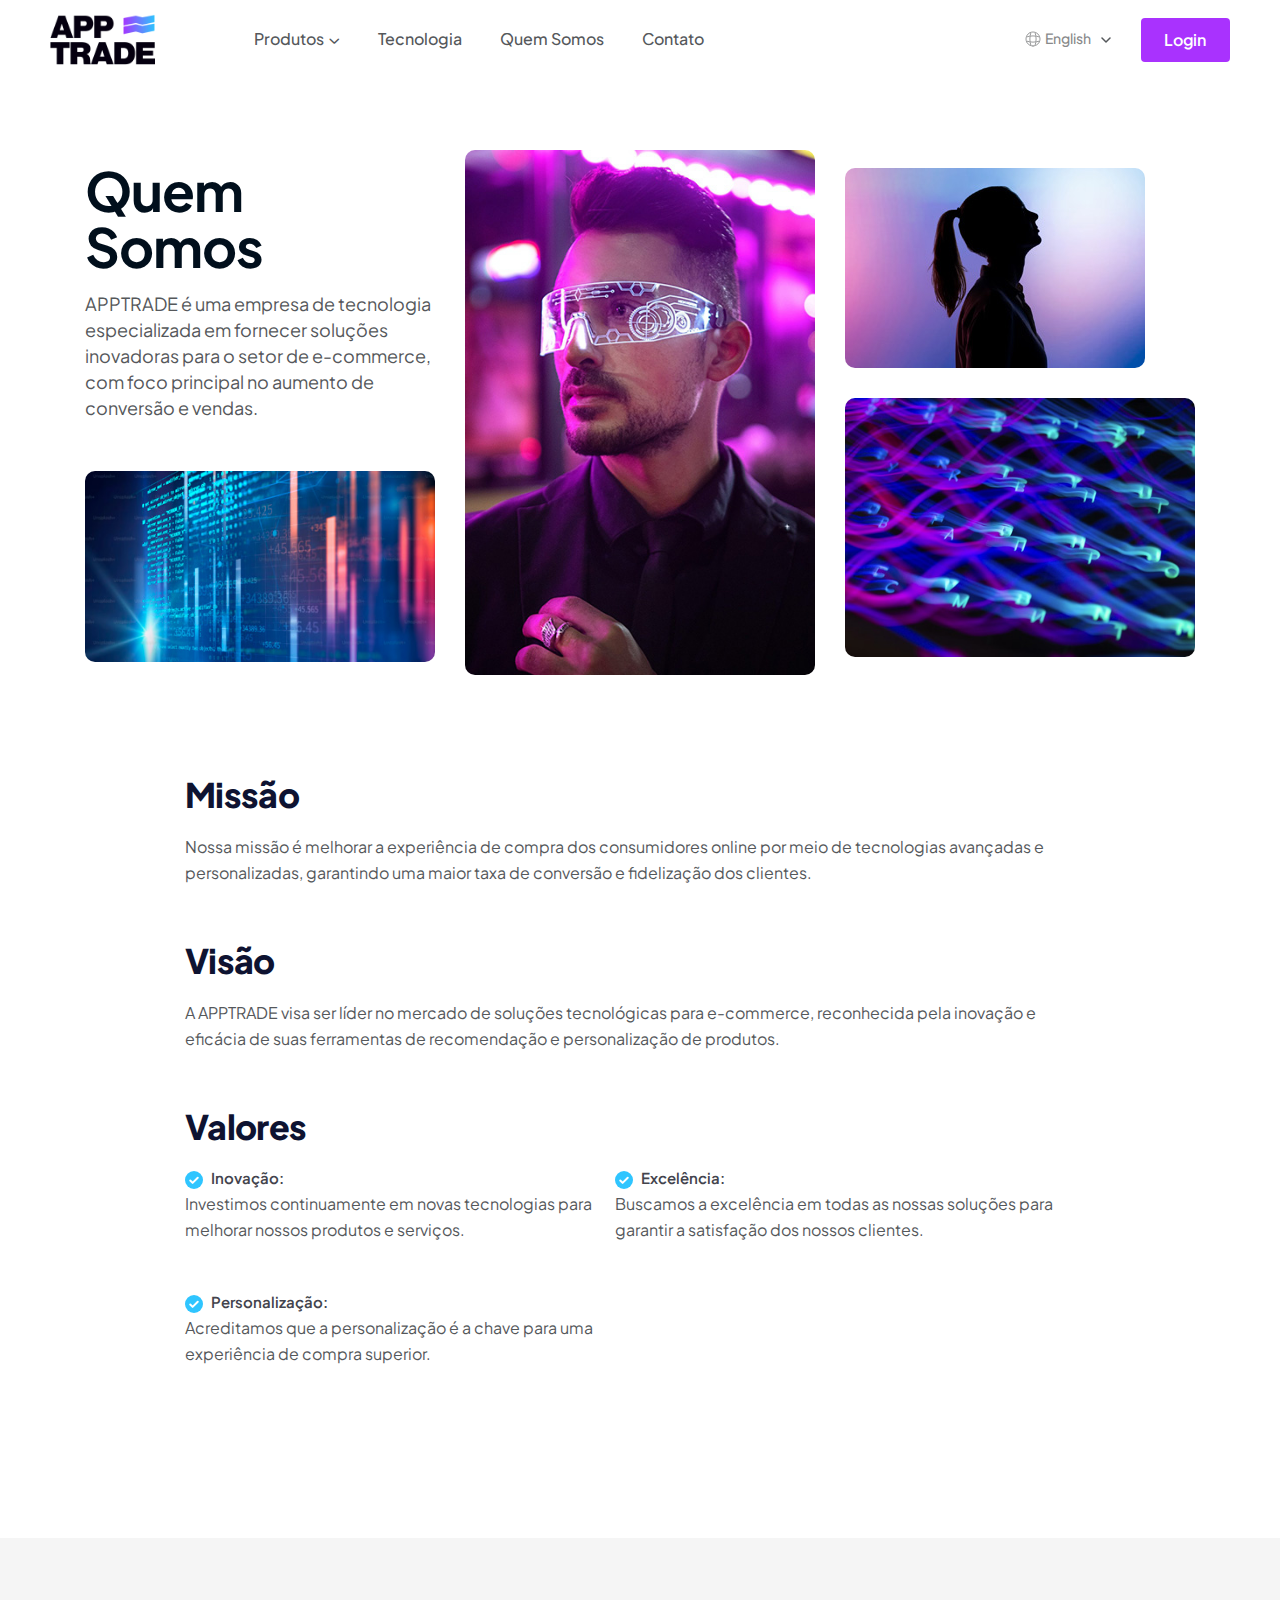
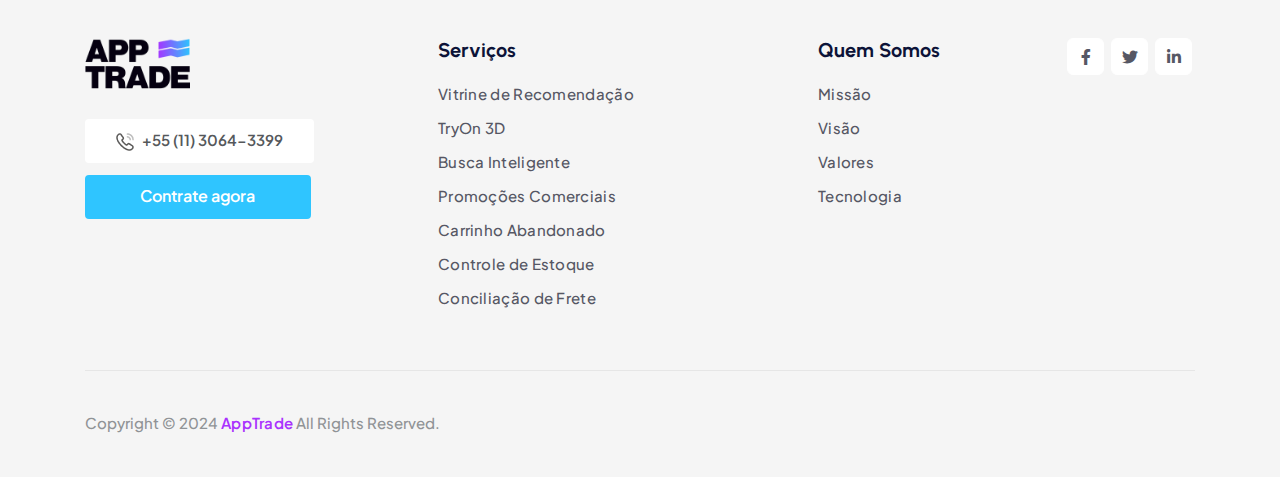
==== commit 683428f5: "textos novos e tabela" ====
--- a/about.html
+++ b/about.html
@@ -63,7 +63,7 @@
    <!-- back to top end -->
 
     <!-- header-area-start -->
-    <header>
+   <header>
       <div id="header-sticky" class="tptransparent__header header-five pl-185 pr-185">
          <div class="container-fluid">
             <div class="tp-mega-menu-wrapper">
@@ -90,47 +90,49 @@
                                              <h5 class="tp-menu-banner-title">Nossos produtos</h5>
                                              <ul>
                                                 <li>
-                                                   <a href="keyword-search.html">
-                                                      <span> <img src="assets/img/menu/icones_busca_m_vitrine.png" alt=""> </span>
+                                                   <a href="#">
+                                                      <span> <img src="assets/img/menu/icones_vitrine_m.png" alt="" width="40px"> </span>
                                                       Vitrine de Recomendação
                                                    </a>
                                                 </li>
                                                 <li>
-                                                   <a href="seo-audit.html">
-                                                      <span> <img src="assets/img/menu/icones_busca_m_busca.png" alt=""> </span>
-                                                      Busca Inteligente
-                                                   </a>
-                                                </li>
-                                                <li>
-                                                   <a href="building-social-services.html">
-                                                      <span> <img src="assets/img/menu/icones_busca_m_trion.png" alt=""> </span>
+                                                   <a href="#">
+                                                      <span> <img src="assets/img/menu/icones_trion_m.png" alt="" width="40px"> </span>
                                                       TryOn 3D
                                                    </a>
                                                 </li>
                                                 <li>
-                                                   <a href="social-media-markiting.html">
-                                                      <span> <img src="assets/img/menu/icones_busca_m_carrinho.png" alt=""> </span>
+                                                   <a href="#">
+                                                      <span> <img src="assets/img/menu/icones_busca_m.png" alt="" width="40px"> </span>
+                                                      Busca Inteligente
+                                                   </a>
+                                                </li>
+                                                
+                                                <li>
+                                                   <a href="#">
+                                                      <span> <img src="assets/img/menu/icones_promocoes_m.png" alt="" width="40px"> </span>
+                                                      Promoções Comerciais
+                                                   </a>
+                                                </li>
+                                                <li>
+                                                   <a href="#">
+                                                      <span> <img src="assets/img/menu/icones_carrinho_m.png" alt="" width="40px"> </span>
                                                       Carrinho Abandonado
                                                    </a>
                                                 </li>
                                                 <li>
-                                                   <a href="marketing-analysis.html">
-                                                      <span> <img src="assets/img/menu/icones_busca_m_controle.png" alt=""> </span>
+                                                   <a href="#">
+                                                      <span> <img src="assets/img/menu/icones_controle_m.png" alt="" width="40px"> </span>
                                                       Controle de Estoque
                                                    </a>
                                                 </li>
                                                 <li>
-                                                   <a href="marketing-analysis.html">
-                                                      <span> <img src="assets/img/menu/icones_busca_m_conciliacao.png" alt=""> </span>
+                                                   <a href="#">
+                                                      <span> <img src="assets/img/menu/icones_conciliacao_m.png" alt="" width="40px"> </span>
                                                       Conciliação de Frete
                                                    </a>
                                                 </li>
-                                                <li>
-                                                   <a href="marketing-analysis.html">
-                                                      <span> <img src="assets/img/menu/icones_busca_m_promocoes.png" alt=""> </span>
-                                                      Promoções Comerciais
-                                                   </a>
-                                                </li>
+                                  
                                              </ul>
                                           </div>
                                        </div>
@@ -596,7 +598,7 @@
       </section>
        funfact-area-end -->
 
-      <!-- team-area-start -->
+      <!-- team-area-start 
       <section class="team-area pb-50">
          <div class="container">
             <div class="row">
@@ -660,26 +662,21 @@
          
 
       </section>
-      <!-- team-area-end -->
+       team-area-end -->
 
 
       <!-- company-area-start -->
-      <section class="company-area pb-100">
+      <section class="company-area pt-30 pb-100">
          <div class="container">
             <div class="row align-items-center">
                <div class="col-lg-4 col-md-6 ">
                   <div class="company-wrap">
                      <div class="company-content">
-                        <h4 class="company-title">AppTrade</h4>
-                        <p>O board da Apptrade é composto por<br>
-                           profissionais que viveram por mais de<br>
-                           20 anos em operações de varejo<br>
-                           implementando e escalando operações,<br>
-                           hoje nossa missão é escalar sua<br>
-                           operação reduzindo custos.</p>
+                        <h4 class="company-title">Quem<br> Somos</h4>
+                        <p>APPTRADE é uma empresa de tecnologia especializada em fornecer soluções inovadoras para o setor de e-commerce, com foco principal no aumento de conversão e vendas.</p>
                      </div>
                      <div class="company-thumb">
-                        <img src="assets/img/banner/company-1.jpg" alt="">
+                        <img src="assets/img/banner/company-4.jpg" alt="">
                      </div>
                   </div>
                </div>
@@ -691,13 +688,80 @@
                <div class="col-lg-4 col-md-6 ">
                   <div class="company-thumb d-md-flex d-lg-block">
                      <img class="mb-30 company-thumb-inner-mr" src="assets/img/banner/company-3.jpg" alt="">
-                     <img src="assets/img/banner/company-4.jpg" alt="">
+                     <img src="assets/img/banner/company-1.jpg" alt="">
                   </div>
                </div>
             </div>
          </div>
       </section>
       <!-- company-area-end -->
+
+
+  <!-- texto-area-start -->
+  <section class="portfolio-area-start pb-70">
+   <div class="container">
+      <div class="row">
+         <div class="col-lg-12">
+            
+               
+               
+               
+               <div class="portfolio-details-content pl-100 pr-100">
+                  
+         
+                  
+
+                  <div class="portfolio-details-result mb-55">
+                     <h4 class="challenge-title">Missão</h4>
+                     <p>Nossa missão é melhorar a experiência de compra dos consumidores online por meio de tecnologias avançadas e personalizadas, garantindo uma maior taxa de conversão e fidelização dos clientes.</p>
+                     
+                  </div>
+                  <div class="portfolio-details-result mb-55">
+                     <h4 class="challenge-title">Visão</h4>
+                     <p>A APPTRADE visa ser líder no mercado de soluções tecnológicas para e-commerce, reconhecida pela inovação e eficácia de suas ferramentas de recomendação e personalização de produtos.</p>
+                     
+                  </div>
+                  <div class="portfolio-details-result mb-55">
+                     <h4 class="challenge-title">Valores</h4>
+                     <ul>
+                        <li>
+                           <span>
+                              <svg width="18" height="18" viewBox="0 0 18 18" fill="none" xmlns="http://www.w3.org/2000/svg">
+                              <circle cx="9" cy="9" r="9" fill="currentColor"/>
+                              <path d="M12.7539 6.75L7.59766 11.9062L5.25391 9.5625" stroke="white" stroke-width="2" stroke-linecap="round" stroke-linejoin="round"/>
+                              </svg>
+                           </span> 
+                           Inovação: <p>Investimos continuamente em novas tecnologias para melhorar nossos produtos e serviços.</p>
+                        </li>
+                        <li>
+                           <span>
+                              <svg width="18" height="18" viewBox="0 0 18 18" fill="none" xmlns="http://www.w3.org/2000/svg">
+                              <circle cx="9" cy="9" r="9" fill="currentColor"/>
+                              <path d="M12.7539 6.75L7.59766 11.9062L5.25391 9.5625" stroke="white" stroke-width="2" stroke-linecap="round" stroke-linejoin="round"/>
+                              </svg>
+                           </span> 
+                           Excelência: <p>Buscamos a excelência em todas as nossas soluções para garantir a satisfação dos nossos clientes.</p>
+                        </li>
+                        <li>
+                           <span>
+                              <svg width="18" height="18" viewBox="0 0 18 18" fill="none" xmlns="http://www.w3.org/2000/svg">
+                              <circle cx="9" cy="9" r="9" fill="currentColor"/>
+                              <path d="M12.7539 6.75L7.59766 11.9062L5.25391 9.5625" stroke="white" stroke-width="2" stroke-linecap="round" stroke-linejoin="round"/>
+                              </svg>
+                           </span> 
+                           Personalização: <p>Acreditamos que a personalização é a chave para uma experiência de compra superior.</p>
+                        </li>
+                        
+                     </ul>
+                     
+                  </div>
+                  
+
+
+               </div>
+
+            </section>
+   <!-- texto-area-end -->
 
 
    </main>
@@ -733,8 +797,9 @@
                      </div>
                   </div>
                </div>
-               <div class="col-lg-3 col-md-6 col-sm-6">
-                  <div class="footer-widget footer-5-col-1 mb-40">
+
+               <div class="col-lg-4 col-md-6 col-sm-6">
+                  <div class="footer-widget footer-5-col-3 mb-40">
                      <h4 class="footer-widget-title mb-15">Serviços</h4>
                      <div class="footer-widget-link">
                         <ul>
@@ -750,32 +815,31 @@
                      </div>
                   </div>
                </div>
+
                <div class="col-lg-3 col-md-6 col-sm-6">
-                  <div class="footer-widget tpfooter-hover footer-5-col-3 mb-40">
+                  <div class="footer-widget footer-5-col-3 mb-40">
                      <h4 class="footer-widget-title mb-15">Quem Somos</h4>
                      <div class="footer-widget-link">
                         <ul>
-                           <li><a href="seo-audit.html">Missão</a></li>
-                           <li><a href="keyword-search.html">Visão</a></li>
-                           <li><a href="marketing-analysis.html">Valores</a></li>
-                           <li><a href="marketing-analysis.html">Tecnologia</a></li>
+                           <li><a href="#">Missão</a></li>
+                           <li><a href="#">Visão</a></li>
+                           <li><a href="#">Valores</a></li>
+                           <li><a href="#">Tecnologia</a></li>
                            
                         </ul>
                      </div>
                   </div>
                </div>
-               <div class="col-lg-3 col-md-6 col-sm-6">
-                  <div class="footer-widget footer-5-col-4 mb-40">
-                     <h4 class="footer-widget-title mb-20">Atendimento</h4>
-                     <div class="footer-widget-link">
-                        <ul>
-                           <li><span>Seg-Sex:</span> 8AM - 6PM</li>
-                           <li><span>Sábado:</span> 8AM - 13PM</li>
-                           <li><span>Domingo:</span> Closed</li>
-                        </ul>
-                     </div>
-                  </div>
-               </div>
+               <div class="col-lg-2 col-md-4">
+                  <div class="footer-widget-social text-end">
+                     <a href="#"><i class="fa-brands fa-facebook-f"></i></a>
+                     <a href="#"><i class="fa-brands fa-twitter"></i></a>
+                     <a href="#"><i class="fa-brands fa-linkedin-in"></i></a>
+                    
+                  </div>
+               </div>
+
+               
             </div>
          </div>
          <div class="footer-bottom-5">
@@ -785,14 +849,7 @@
                      <span>Copyright © 2024 <a target="_blank" href="#">AppTrade</a> All Rights Reserved.</span>
                   </div>
                </div>
-               <div class="col-lg-6 col-md-4">
-                  <div class="footer-widget-social text-end">
-                     <a href="#"><i class="fa-brands fa-facebook-f"></i></a>
-                     <a href="#"><i class="fa-brands fa-twitter"></i></a>
-                     <a href="#"><i class="fa-brands fa-linkedin-in"></i></a>
-                     <a href="#"><i class="fa-brands fa-vimeo-v"></i></a>
-                  </div>
-               </div>
+               
             </div>
          </div>
       </div>
--- a/assets/css/main.css
+++ b/assets/css/main.css
@@ -2819,7 +2819,7 @@
 .section-3-title {
   font-family: var(--tp-ff-jakarta);
   font-weight: 700;
-  font-size: 60px;
+  font-size: 36px;
   line-height: 1.09;
   letter-spacing: -0.01em;
   color: var(--tp-common-11);
@@ -2978,7 +2978,7 @@
   color: var(--tp-theme-primary);
 }
 .tpmenu__area ul li.has-mega-menu .tp-menu-banner-wrap {
-  background-color: #A932FE;
+  background-color: #2FC5FF;
   text-align: left;
   margin-left: 30px;
   border-radius: 6px;
@@ -8243,7 +8243,7 @@
   background-color: #F5F5F5;
 }
 .footer-5 .footer-top {
-  padding-bottom: 55px;
+  padding-bottom: 15px;
   border-bottom: 1px solid #E6E6E6;
 }
 .footer-5 .footer-widget-social a i {
@@ -9383,11 +9383,15 @@
 .banner-5-title {
   font-family: var(--tp-ff-jakarta);
   font-weight: 700;
-  font-size: 90px;
+  font-size: 64px;
   line-height: 1.02;
   letter-spacing: -0.01em;
   color: var(--tp-common-11);
   margin-bottom: 20px;
+}
+
+.font-roxo{
+  color: #A932FE;
 }
 @media only screen and (min-width: 992px) and (max-width: 1199px), only screen and (min-width: 768px) and (max-width: 991px) {
   .banner-5-title {
@@ -9501,6 +9505,7 @@
   position: absolute;
   left: 23%;
   top: 2%;
+  animation: hero-shape-anim 1.5s infinite alternate;
 }
 @media only screen and (min-width: 992px) and (max-width: 1199px) {
   .banner-5-thumb-shape-three {
@@ -12128,11 +12133,11 @@
 }
 
 .price-custom-col-1 {
-  width: 28%;
+  width: 40%;
 }
 
 .price-custom-col-2 {
-  width: 72%;
+  width: 60%;
 }
 
 .pricing-box-4 {
@@ -12141,7 +12146,7 @@
   border-radius: 20px;
 }
 .pricing-box-4 .active {
-  background-color: var(--tp-theme-blue);
+  background-color: #A932FE;
 }
 .pricing-box-4 .active.tppricing-4-price p {
   font-weight: 600;
@@ -12179,7 +12184,7 @@
   font-weight: 500;
   font-size: 15px;
   line-height: 14px;
-  color: var(--tp-theme-blue);
+  color: #A932FE;
   display: inline-block;
   margin-bottom: 13px;
 }
@@ -12260,8 +12265,8 @@
   background-color: transparent;
 }
 .tppricing-4-btn a:hover {
-  border: 2px solid var(--tp-theme-blue);
-  background-color: var(--tp-theme-blue);
+  border: 2px solid #A932FE;
+  background-color: #A932FE;
   color: var(--tp-common-white);
 }
 .tppricing-4-btn.tppricing-4-price::before {
@@ -12280,7 +12285,7 @@
   padding: 0px 15px;
 }
 .tppriceing-top .active {
-  background-color: var(--tp-theme-blue);
+  background-color: #A932FE;
   position: relative;
   z-index: 1;
 }
@@ -12291,7 +12296,7 @@
   left: 0;
   height: 15px;
   width: 100%;
-  background-color: var(--tp-theme-blue);
+  background-color: #A932FE;
 }
 .tppriceing-top .active.tppricing-4-head .title {
   color: var(--tp-common-white);
@@ -12482,7 +12487,7 @@
 
 @media only screen and (min-width: 768px) and (max-width: 991px), (max-width: 767px), only screen and (min-width: 576px) and (max-width: 767px) {
   .price-scroll-width {
-    width: 1100px;
+    width: 700px;
   }
 }
 
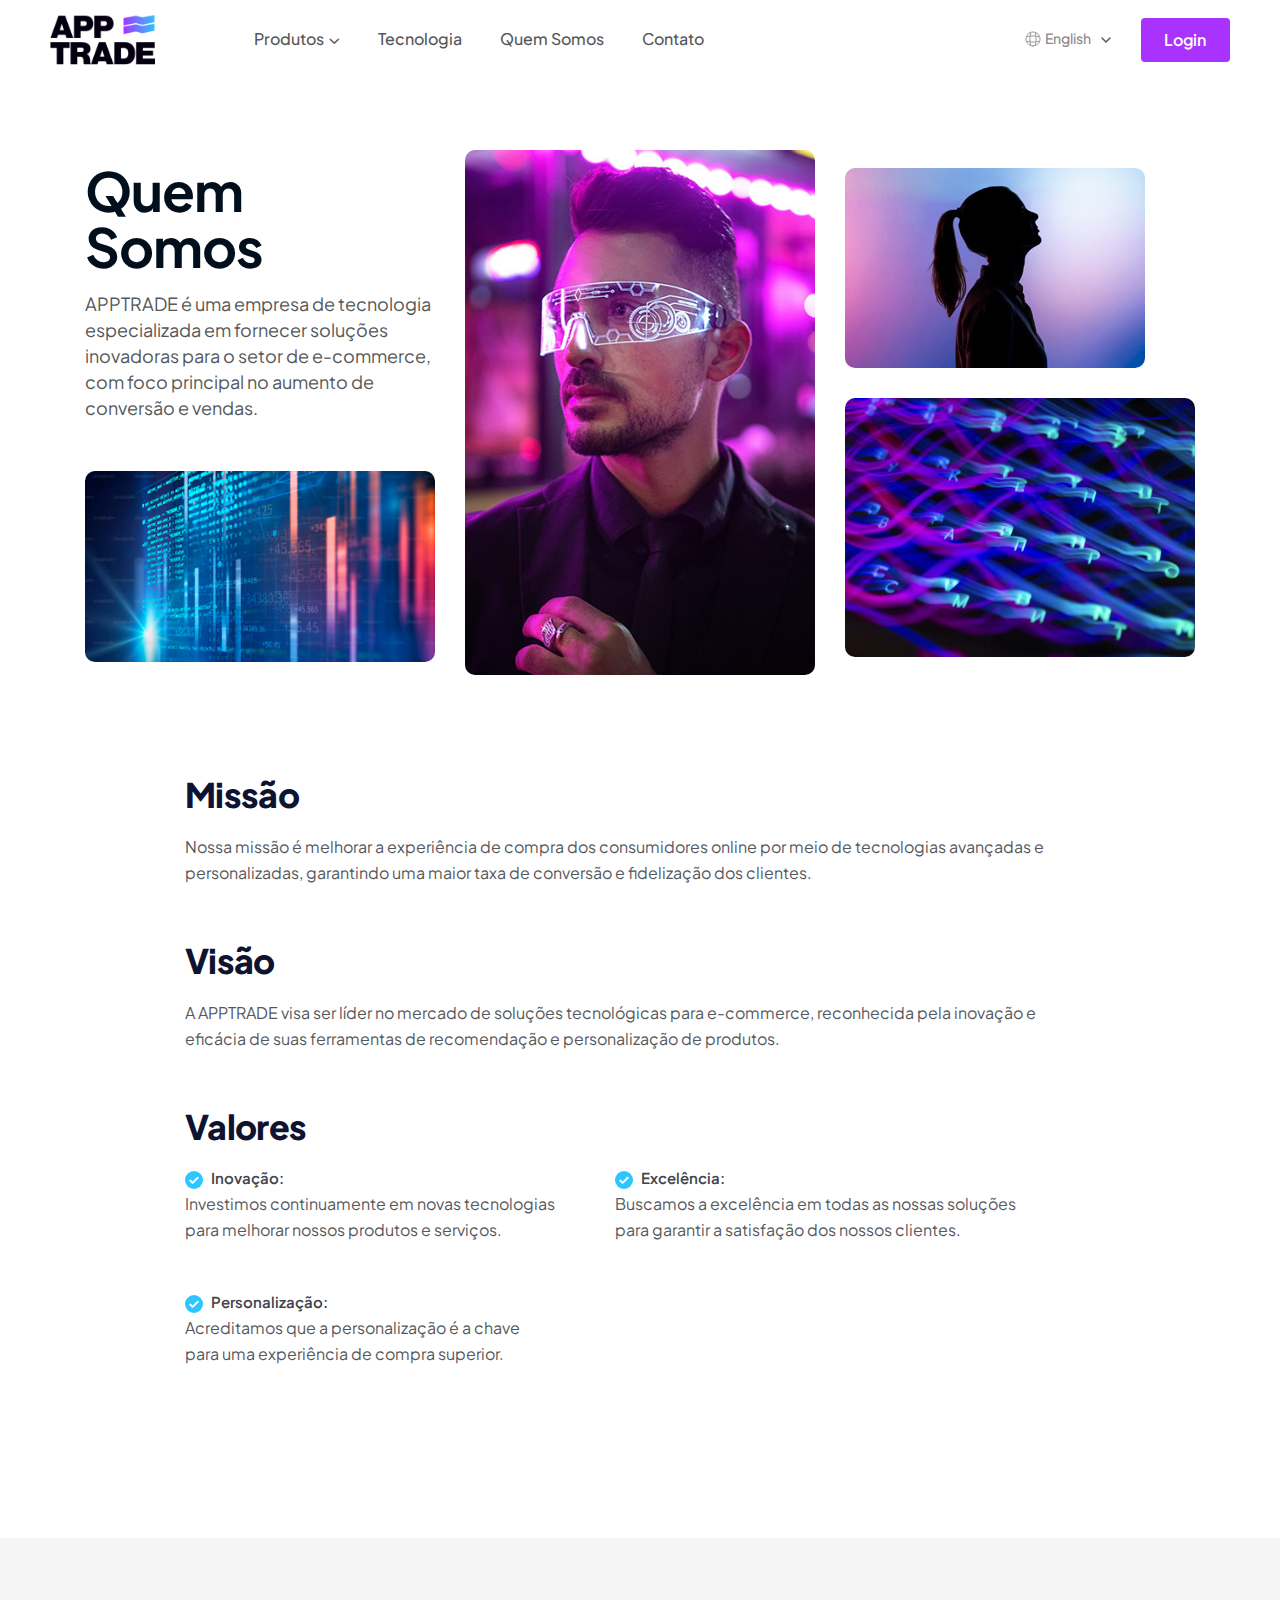
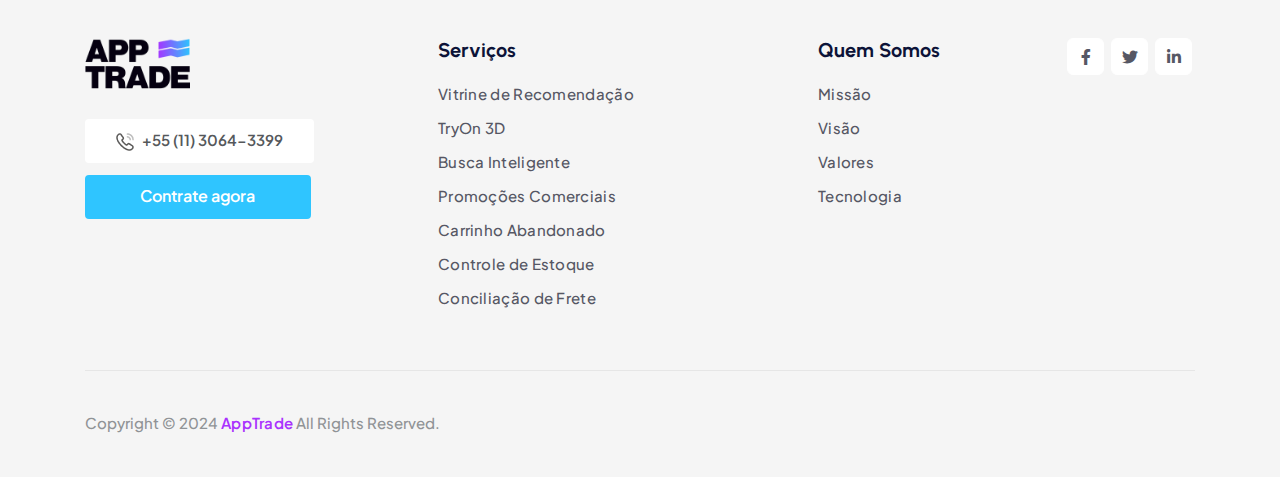
==== commit 56072bef: "página vitrine" ====
--- a/about.html
+++ b/about.html
@@ -62,7 +62,7 @@
    </div>
    <!-- back to top end -->
 
-    <!-- header-area-start -->
+     <!-- header-area-start -->
    <header>
       <div id="header-sticky" class="tptransparent__header header-five pl-185 pr-185">
          <div class="container-fluid">
@@ -90,7 +90,7 @@
                                              <h5 class="tp-menu-banner-title">Nossos produtos</h5>
                                              <ul>
                                                 <li>
-                                                   <a href="#">
+                                                   <a href="vitrine.html">
                                                       <span> <img src="assets/img/menu/icones_vitrine_m.png" alt="" width="40px"> </span>
                                                       Vitrine de Recomendação
                                                    </a>
@@ -731,7 +731,7 @@
                               <path d="M12.7539 6.75L7.59766 11.9062L5.25391 9.5625" stroke="white" stroke-width="2" stroke-linecap="round" stroke-linejoin="round"/>
                               </svg>
                            </span> 
-                           Inovação: <p>Investimos continuamente em novas tecnologias para melhorar nossos produtos e serviços.</p>
+                           Inovação: <p>Investimos continuamente em novas tecnologias <br>para melhorar nossos produtos e serviços.</p>
                         </li>
                         <li>
                            <span>
@@ -740,7 +740,7 @@
                               <path d="M12.7539 6.75L7.59766 11.9062L5.25391 9.5625" stroke="white" stroke-width="2" stroke-linecap="round" stroke-linejoin="round"/>
                               </svg>
                            </span> 
-                           Excelência: <p>Buscamos a excelência em todas as nossas soluções para garantir a satisfação dos nossos clientes.</p>
+                           Excelência: <p>Buscamos a excelência em todas as nossas soluções <br>para garantir a satisfação dos nossos clientes.</p>
                         </li>
                         <li>
                            <span>
@@ -749,7 +749,7 @@
                               <path d="M12.7539 6.75L7.59766 11.9062L5.25391 9.5625" stroke="white" stroke-width="2" stroke-linecap="round" stroke-linejoin="round"/>
                               </svg>
                            </span> 
-                           Personalização: <p>Acreditamos que a personalização é a chave para uma experiência de compra superior.</p>
+                           Personalização: <p>Acreditamos que a personalização é a chave <br>para uma experiência de compra superior.</p>
                         </li>
                         
                      </ul>
@@ -769,8 +769,8 @@
    
 
 
- <!-- footer-area-start -->
- <footer>
+  <!-- footer-area-start -->
+  <footer>
    <div class="footer-area footer-5 pt-100">
       <div class="container">
          <div class="footer-top">
@@ -803,7 +803,7 @@
                      <h4 class="footer-widget-title mb-15">Serviços</h4>
                      <div class="footer-widget-link">
                         <ul>
-                           <li><a href="#">Vitrine de Recomendação</a></li>
+                           <li><a href="vitrine.html">Vitrine de Recomendação</a></li>
                            <li><a href="#">TryOn 3D</a></li>
                            <li><a href="#">Busca Inteligente</a></li>
                            <li><a href="#">Promoções Comerciais</a></li>
@@ -821,10 +821,10 @@
                      <h4 class="footer-widget-title mb-15">Quem Somos</h4>
                      <div class="footer-widget-link">
                         <ul>
-                           <li><a href="#">Missão</a></li>
-                           <li><a href="#">Visão</a></li>
-                           <li><a href="#">Valores</a></li>
-                           <li><a href="#">Tecnologia</a></li>
+                           <li><a href="about.html">Missão</a></li>
+                           <li><a href="about.html">Visão</a></li>
+                           <li><a href="about.html">Valores</a></li>
+                           <li><a href="tecnologia.html">Tecnologia</a></li>
                            
                         </ul>
                      </div>
--- a/assets/css/main.css
+++ b/assets/css/main.css
@@ -17263,14 +17263,15 @@
 }
 .feature-inner-icon span {
   display: inline-block;
-  height: 60px;
-  width: 60px;
-  line-height: 60px;
+  height: 40px;
+  width: 40px;
+  line-height: 40px;
   text-align: center;
   border-radius: 50%;
-  background: linear-gradient(156.17deg, rgba(66, 96, 255, 0.1) 7.4%, rgba(66, 96, 255, 0) 90.3%);
+  background: linear-gradient(156.17deg, rgba(18, 77, 100, 0.1) 7.4%, rgba(18, 77, 100, 0) 90.3%);
   margin-right: 20px;
   transform: translateY(4px);
+  color: #2FC5FF;
 }
 .feature-inner-title {
   font-family: var(--tp-ff-jakarta);
